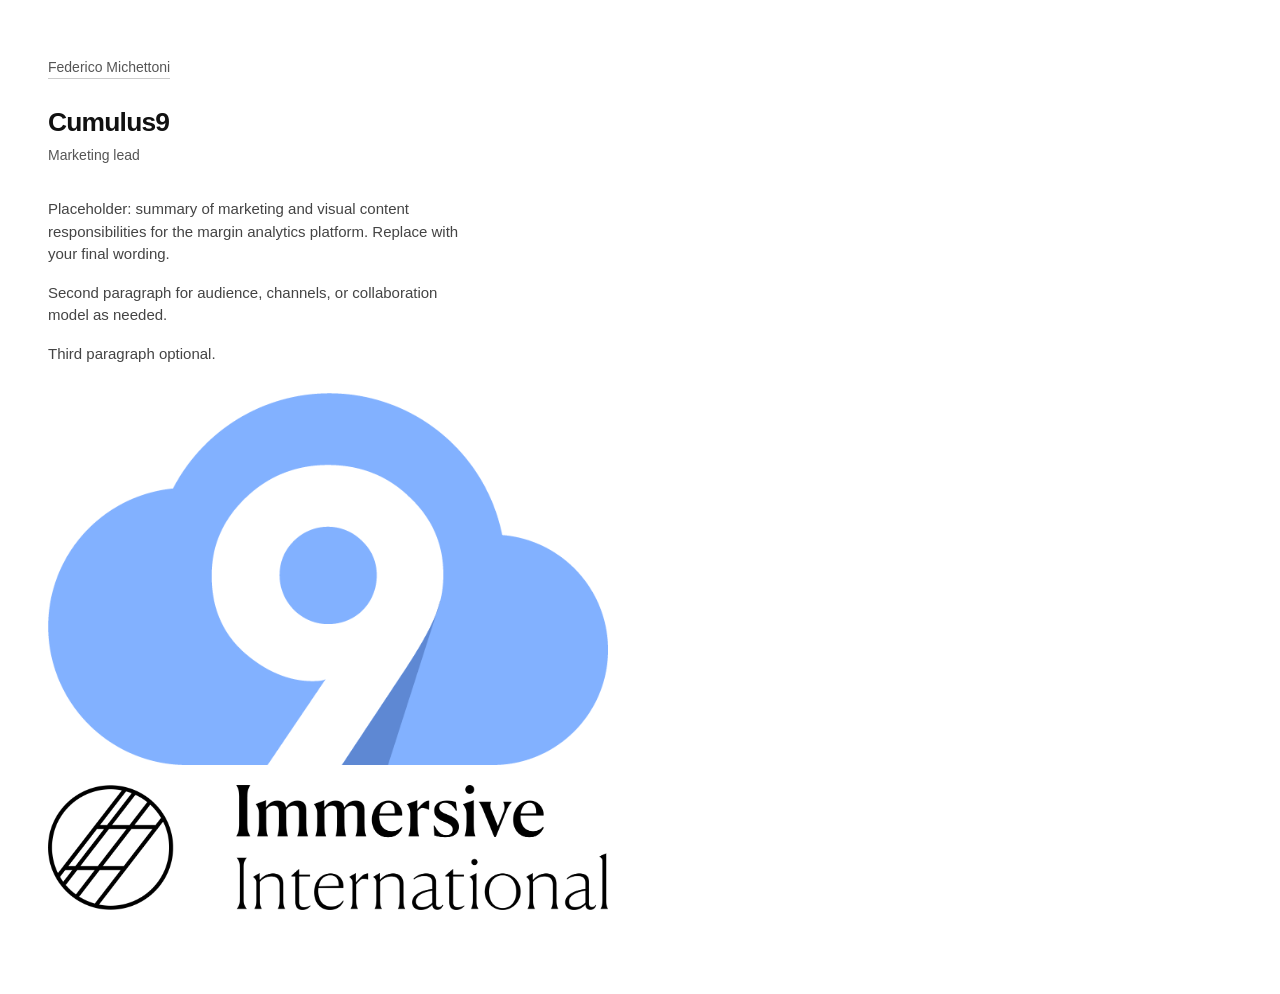
==== cumulus9/index.html @ 1c39628d "Editorial split homepage: hover preview, /osaka/ and /cumulus9/ routes - Left column identity + role" ====
<!DOCTYPE html>
<html lang="en">
<head>
  <meta charset="UTF-8" />
  <meta name="viewport" content="width=device-width, initial-scale=1" />
  <title>Cumulus9 — Federico Michettoni</title>
  <link rel="stylesheet" href="../css/page.css" />
</head>
<body>
  <a class="back" href="../">Federico Michettoni</a>

  <h1>Cumulus9</h1>
  <p class="lede">Marketing lead</p>

  <p>
    Placeholder: summary of marketing and visual content responsibilities for the margin
    analytics platform. Replace with your final wording.
  </p>
  <p>
    Second paragraph for audience, channels, or collaboration model as needed.
  </p>
  <p>
    Third paragraph optional.
  </p>

  <div class="figure-block">
    <img src="../images/CUMULUS9.png" alt="Cumulus9" />
    <img src="../images/IMMERSIVE.png" alt="Reference still" />
  </div>
</body>
</html>
---- css/page.css ----
:root {
  --text-body: #444;
  --text-primary: #111;
  --text-secondary: #555;
  --font-stack: -apple-system, BlinkMacSystemFont, "Segoe UI", Roboto, Helvetica, Arial, sans-serif;
}

*,
*::before,
*::after {
  box-sizing: border-box;
}

body {
  margin: 0;
  padding: clamp(28px, 5vw, 56px) clamp(20px, 4vw, 48px) 64px;
  max-width: 720px;
  font-family: var(--font-stack);
  font-size: 15px;
  line-height: 1.5;
  color: var(--text-body);
  -webkit-font-smoothing: antialiased;
}

.back {
  display: inline-block;
  margin-bottom: 28px;
  font-size: 14px;
  color: var(--text-secondary);
  text-decoration: none;
  border-bottom: 1px solid rgba(85, 85, 85, 0.3);
}

.back:hover {
  border-bottom-color: var(--text-secondary);
}

h1 {
  margin: 0 0 8px;
  font-size: clamp(1.35rem, 3vw, 1.65rem);
  font-weight: 600;
  letter-spacing: -0.03em;
  line-height: 1.15;
  color: var(--text-primary);
}

.lede {
  margin: 0 0 32px;
  font-size: 14px;
  color: var(--text-secondary);
}

p {
  margin: 0 0 16px;
  color: var(--text-body);
  max-width: 52ch;
}

p:last-of-type {
  margin-bottom: 28px;
}

.figure-block {
  margin: 28px 0 0;
}

.figure-block img {
  display: block;
  width: 100%;
  max-width: 560px;
  height: auto;
  margin-bottom: 20px;
}
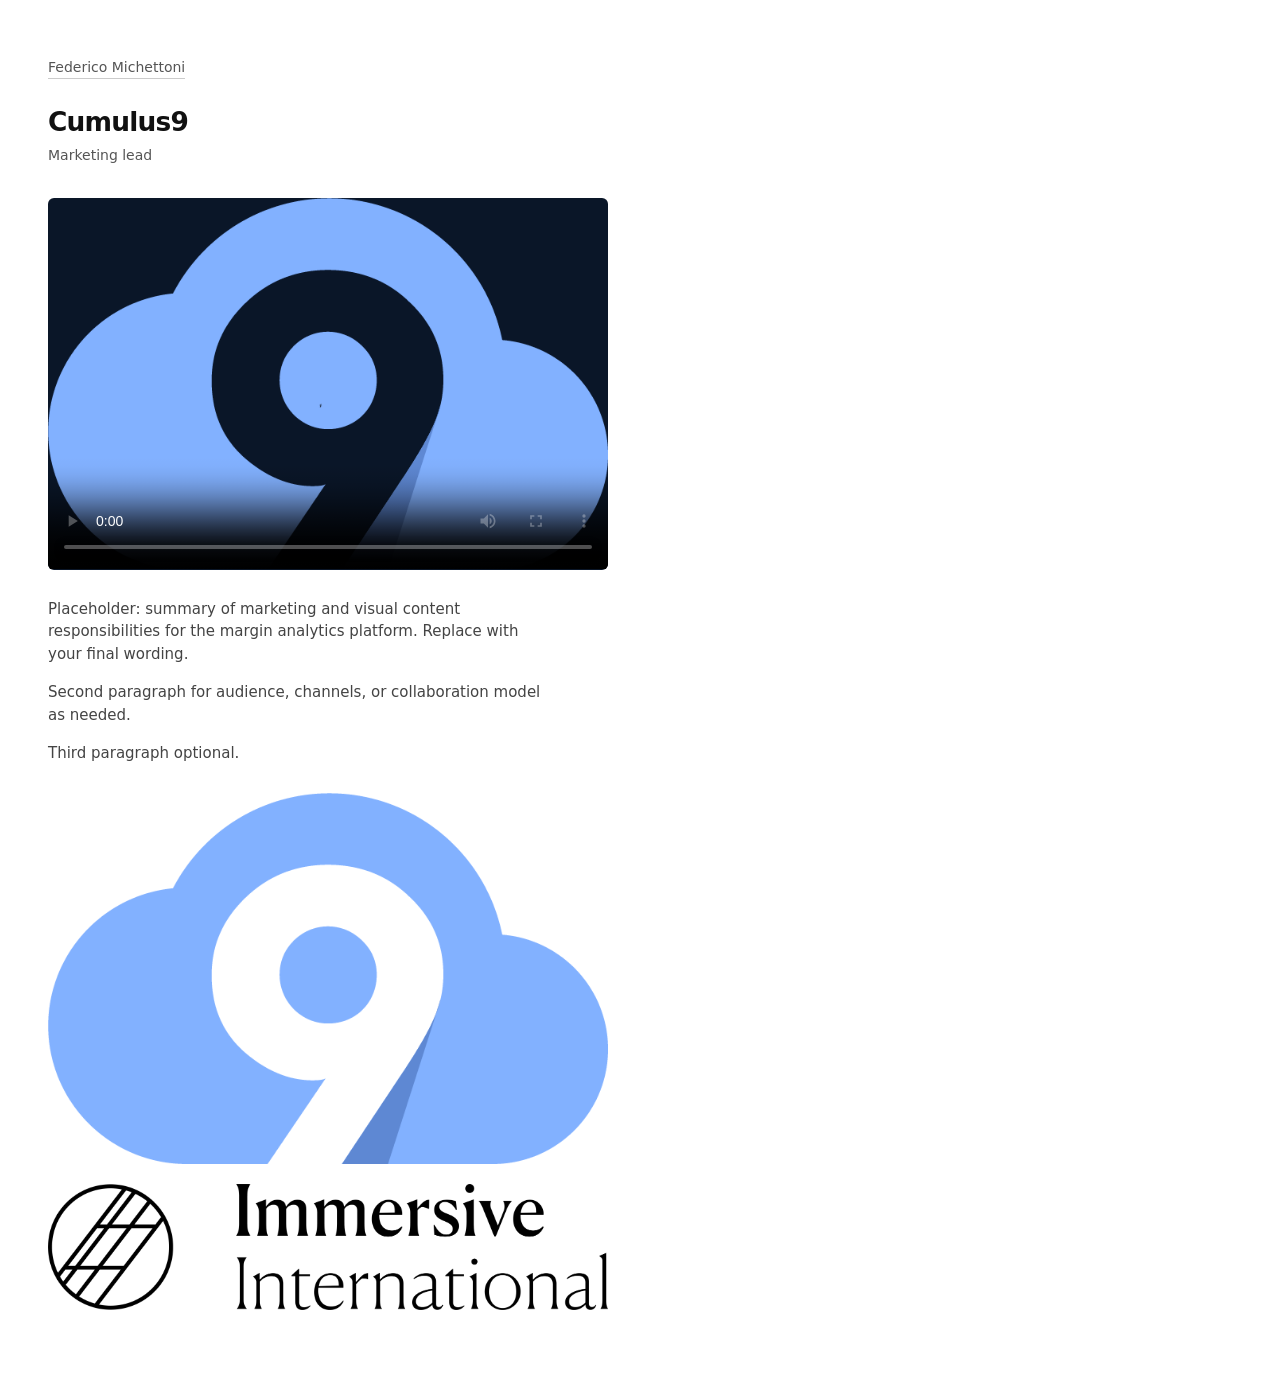
==== commit 2f15492e: "Home: no preview video on touch/narrow; Cumulus9 page embeds reel - showFromLink gated by (min-width" ====
--- a/cumulus9/index.html
+++ b/cumulus9/index.html
@@ -11,6 +11,18 @@
 
   <h1>Cumulus9</h1>
   <p class="lede">Marketing lead</p>
+
+  <div class="project-video-wrap">
+    <video
+      class="project-video"
+      controls
+      playsinline
+      preload="metadata"
+      poster="../images/CUMULUS9.png"
+    >
+      <source src="../images/cumulus9%20video.mp4?v=2" type="video/mp4" />
+    </video>
+  </div>
 
   <p>
     Placeholder: summary of marketing and visual content responsibilities for the margin
--- a/css/page.css
+++ b/css/page.css
@@ -2,7 +2,7 @@
   --text-body: #444;
   --text-primary: #111;
   --text-secondary: #555;
-  --font-stack: -apple-system, BlinkMacSystemFont, "Segoe UI", Roboto, Helvetica, Arial, sans-serif;
+  --font-stack: -apple-system, system-ui, BlinkMacSystemFont, "Segoe UI", Roboto, Helvetica, Arial, sans-serif;
 }
 
 *,
@@ -50,6 +50,20 @@
   color: var(--text-secondary);
 }
 
+.project-video-wrap {
+  margin: 0 0 28px;
+  max-width: 100%;
+}
+
+.project-video {
+  display: block;
+  width: 100%;
+  max-width: 560px;
+  height: auto;
+  border-radius: 6px;
+  background: #0a1628;
+}
+
 p {
   margin: 0 0 16px;
   color: var(--text-body);
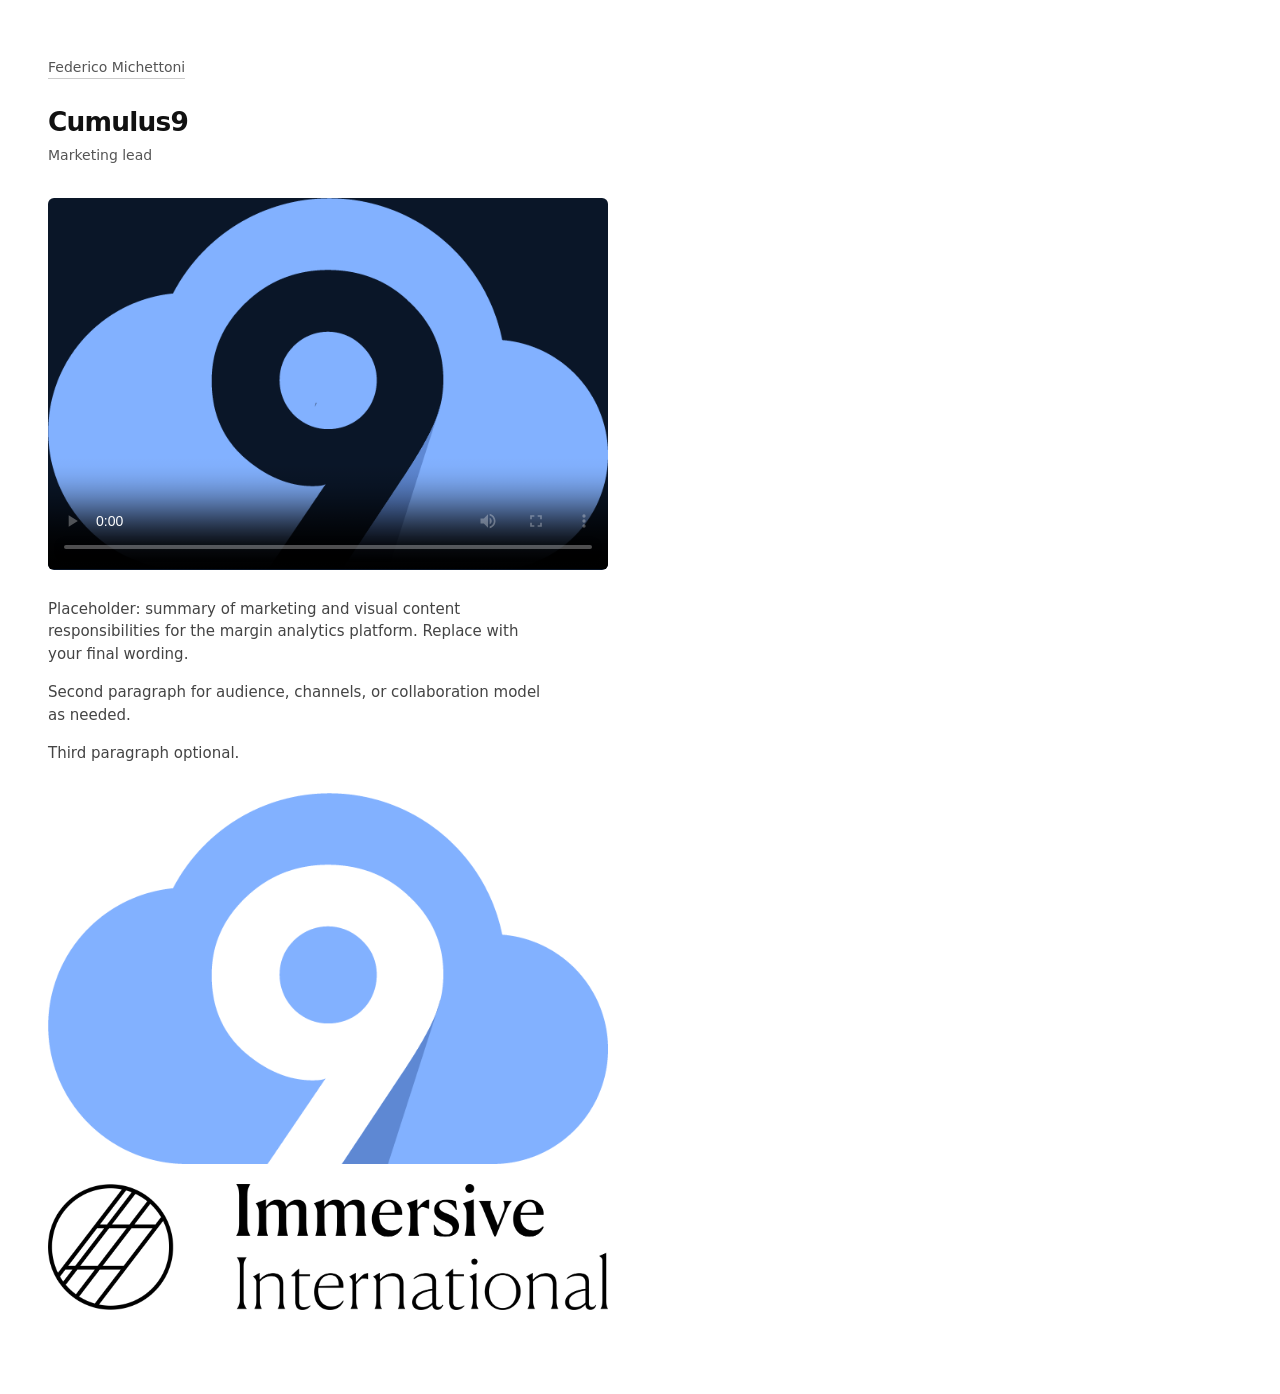
==== commit 38f41af4: "Cumulus9 page video: rename file (no spaces), src on video, min-height - images/cumulus9 video.mp4 →" ====
--- a/cumulus9/index.html
+++ b/cumulus9/index.html
@@ -19,8 +19,9 @@
       playsinline
       preload="metadata"
       poster="../images/CUMULUS9.png"
+      src="../images/cumulus9-video.mp4?v=4"
     >
-      <source src="../images/cumulus9%20video.mp4?v=2" type="video/mp4" />
+      <a href="../images/cumulus9-video.mp4">Download video</a>
     </video>
   </div>
 
--- a/css/page.css
+++ b/css/page.css
@@ -59,7 +59,10 @@
   display: block;
   width: 100%;
   max-width: 560px;
+  /* Reserve space so the player isn’t 0px tall before metadata loads (mobile Safari). */
+  min-height: 200px;
   height: auto;
+  object-fit: contain;
   border-radius: 6px;
   background: #0a1628;
 }
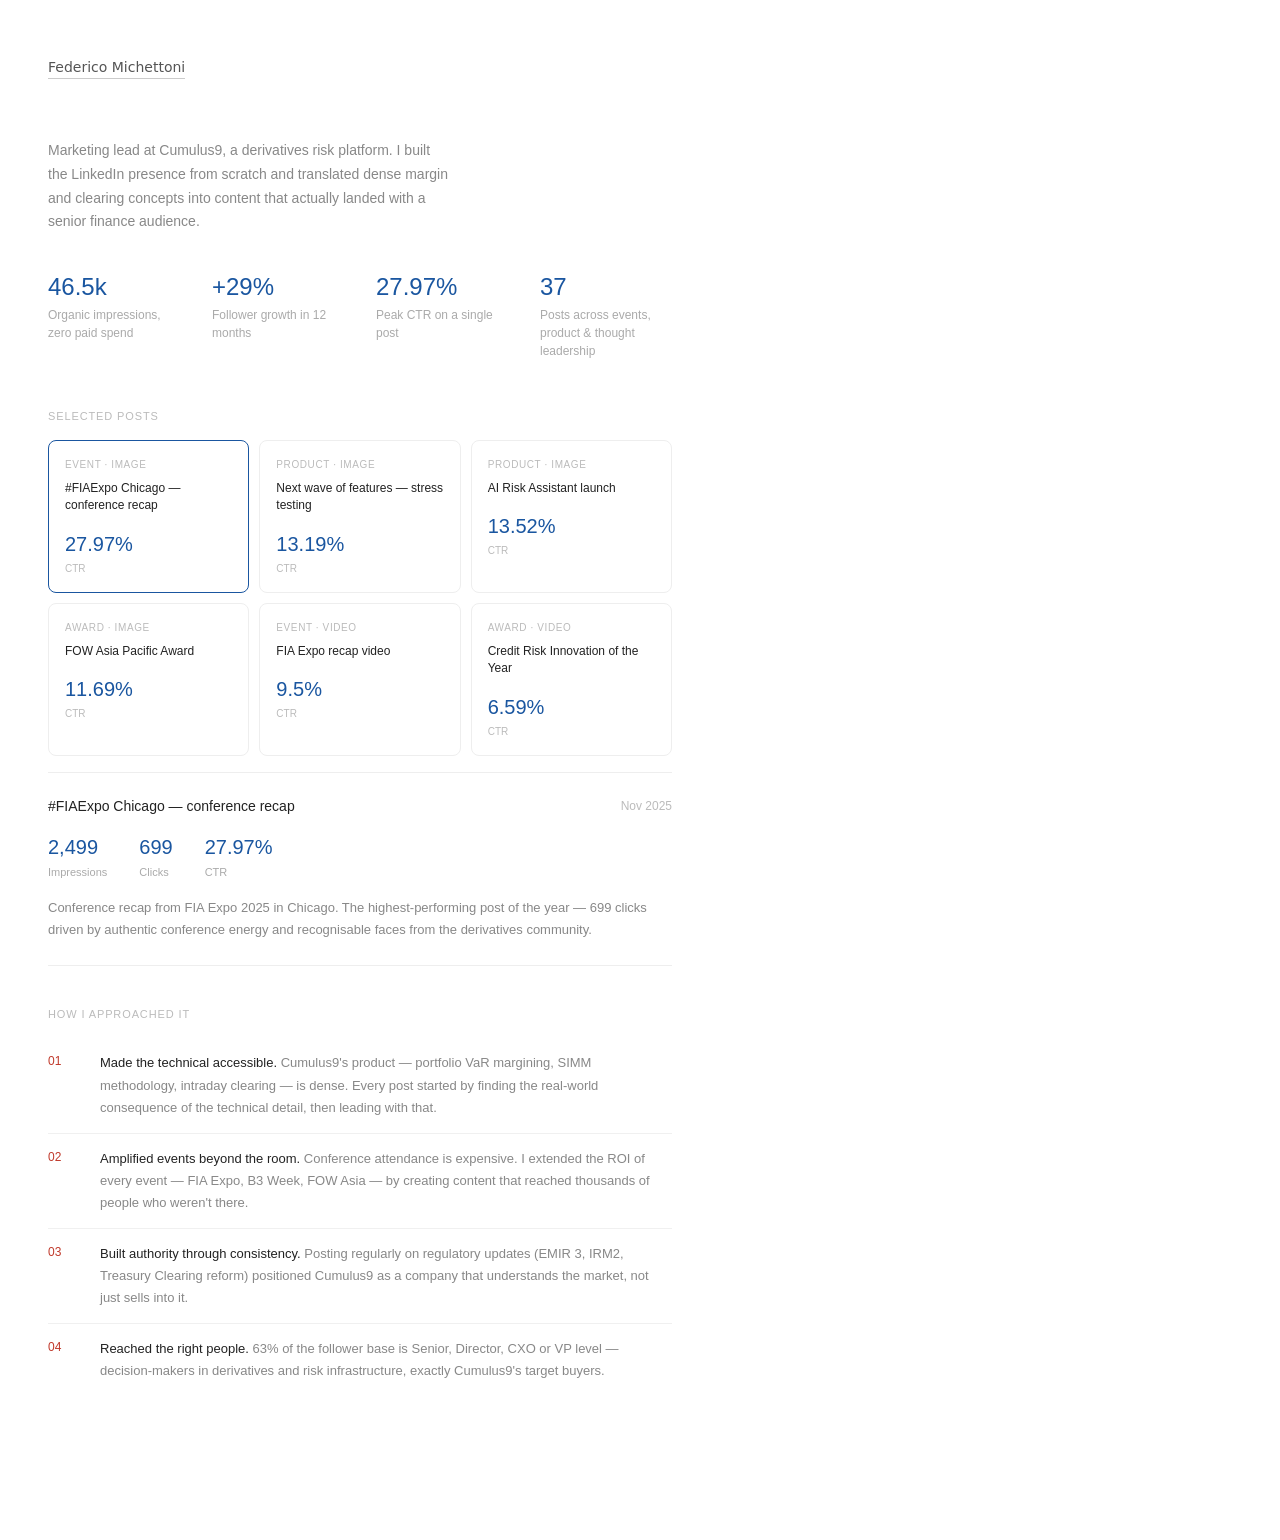
==== commit eb8ee3ea: "Cumulus9 page: interactive LinkedIn case study (stats, post grid, approach) - Extract CSS/JS; tile c" ====
--- a/cumulus9/index.html
+++ b/cumulus9/index.html
@@ -3,42 +3,82 @@
 <head>
   <meta charset="UTF-8" />
   <meta name="viewport" content="width=device-width, initial-scale=1" />
+  <meta name="description" content="Marketing lead at Cumulus9 — LinkedIn growth, content, and derivatives risk." />
   <title>Cumulus9 — Federico Michettoni</title>
   <link rel="stylesheet" href="../css/page.css" />
+  <link rel="stylesheet" href="../css/cumulus9.css" />
 </head>
 <body>
   <a class="back" href="../">Federico Michettoni</a>
 
-  <h1>Cumulus9</h1>
-  <p class="lede">Marketing lead</p>
+  <div class="c9-page-content">
+    <div class="section">
+      <p class="intro">
+        Marketing lead at Cumulus9, a derivatives risk platform. I built the LinkedIn presence from scratch and
+        translated dense margin and clearing concepts into content that actually landed with a senior finance
+        audience.
+      </p>
 
-  <div class="project-video-wrap">
-    <video
-      class="project-video"
-      controls
-      playsinline
-      preload="metadata"
-      poster="../images/CUMULUS9.png"
-      src="../images/cumulus9-video.mp4?v=4"
-    >
-      <a href="../images/cumulus9-video.mp4">Download video</a>
-    </video>
+      <div class="stats-row">
+        <div>
+          <div class="stat-num">46.5k</div>
+          <div class="stat-label">Organic impressions, zero paid spend</div>
+        </div>
+        <div>
+          <div class="stat-num">+29%</div>
+          <div class="stat-label">Follower growth in 12 months</div>
+        </div>
+        <div>
+          <div class="stat-num">27.97%</div>
+          <div class="stat-label">Peak CTR on a single post</div>
+        </div>
+        <div>
+          <div class="stat-num">37</div>
+          <div class="stat-label">Posts across events, product &amp; thought leadership</div>
+        </div>
+      </div>
+
+      <div class="grid-label">Selected posts</div>
+      <div class="post-grid" id="c9-grid"></div>
+      <div class="detail" id="c9-detail"></div>
+
+      <div class="grid-label">How I approached it</div>
+      <div class="approach">
+        <div class="approach-item">
+          <span class="approach-num">01</span>
+          <span class="approach-text">
+            <strong>Made the technical accessible.</strong> Cumulus9's product — portfolio VaR margining, SIMM
+            methodology, intraday clearing — is dense. Every post started by finding the real-world consequence of
+            the technical detail, then leading with that.
+          </span>
+        </div>
+        <div class="approach-item">
+          <span class="approach-num">02</span>
+          <span class="approach-text">
+            <strong>Amplified events beyond the room.</strong> Conference attendance is expensive. I extended the
+            ROI of every event — FIA Expo, B3 Week, FOW Asia — by creating content that reached thousands of people
+            who weren't there.
+          </span>
+        </div>
+        <div class="approach-item">
+          <span class="approach-num">03</span>
+          <span class="approach-text">
+            <strong>Built authority through consistency.</strong> Posting regularly on regulatory updates (EMIR 3,
+            IRM2, Treasury Clearing reform) positioned Cumulus9 as a company that understands the market, not just
+            sells into it.
+          </span>
+        </div>
+        <div class="approach-item">
+          <span class="approach-num">04</span>
+          <span class="approach-text">
+            <strong>Reached the right people.</strong> 63% of the follower base is Senior, Director, CXO or VP
+            level — decision-makers in derivatives and risk infrastructure, exactly Cumulus9's target buyers.
+          </span>
+        </div>
+      </div>
+    </div>
   </div>
 
-  <p>
-    Placeholder: summary of marketing and visual content responsibilities for the margin
-    analytics platform. Replace with your final wording.
-  </p>
-  <p>
-    Second paragraph for audience, channels, or collaboration model as needed.
-  </p>
-  <p>
-    Third paragraph optional.
-  </p>
-
-  <div class="figure-block">
-    <img src="../images/CUMULUS9.png" alt="Cumulus9" />
-    <img src="../images/IMMERSIVE.png" alt="Reference still" />
-  </div>
+  <script src="../js/cumulus9.js" defer></script>
 </body>
 </html>
--- a/css/page.css
+++ b/css/page.css
@@ -50,6 +50,33 @@
   color: var(--text-secondary);
 }
 
+.content-section {
+  margin-bottom: 28px;
+}
+
+.content-section h2 {
+  margin: 0 0 12px;
+  font-size: 1.05rem;
+  font-weight: 600;
+  letter-spacing: -0.02em;
+  color: var(--text-primary);
+}
+
+.service-list {
+  margin: 0 0 16px;
+  padding-left: 1.2em;
+  max-width: 52ch;
+  color: var(--text-body);
+}
+
+.service-list li {
+  margin-bottom: 8px;
+}
+
+.service-list li:last-child {
+  margin-bottom: 0;
+}
+
 .project-video-wrap {
   margin: 0 0 28px;
   max-width: 100%;
--- a/css/cumulus9.css
+++ b/css/cumulus9.css
@@ -0,0 +1,201 @@
+.c9-page-content,
+.c9-page-content * {
+  box-sizing: border-box;
+}
+
+.c9-page-content {
+  background: #fff;
+  font-family: -apple-system, BlinkMacSystemFont, "San Francisco", "Helvetica Neue", Helvetica, Arial, sans-serif;
+}
+
+.c9-page-content .section {
+  max-width: 720px;
+  margin: 0 auto;
+  padding: 2rem 0 3rem;
+}
+
+.c9-page-content .intro {
+  font-size: 14px;
+  color: #888;
+  line-height: 1.7;
+  margin-bottom: 2.5rem;
+}
+
+.c9-page-content .stats-row {
+  display: grid;
+  grid-template-columns: repeat(4, 1fr);
+  gap: 2rem;
+  margin-bottom: 3rem;
+}
+
+.c9-page-content .stat-num {
+  font-size: 24px;
+  font-weight: 500;
+  color: #1a56a0;
+  line-height: 1.1;
+}
+
+.c9-page-content .stat-label {
+  font-size: 12px;
+  color: #aaa;
+  margin-top: 5px;
+  line-height: 1.5;
+}
+
+.c9-page-content .grid-label {
+  font-size: 11px;
+  color: #bbb;
+  letter-spacing: 0.08em;
+  text-transform: uppercase;
+  margin-bottom: 1rem;
+}
+
+.c9-page-content .post-grid {
+  display: grid;
+  grid-template-columns: repeat(3, 1fr);
+  gap: 10px;
+  margin-bottom: 1rem;
+}
+
+.c9-page-content .post-tile {
+  background: #fff;
+  border-radius: 8px;
+  padding: 16px;
+  cursor: pointer;
+  border: 1px solid #eee;
+  transition: border-color 0.15s;
+}
+
+.c9-page-content .post-tile:hover {
+  border-color: #ccc;
+}
+
+.c9-page-content .post-tile.active {
+  border-color: #1a56a0;
+}
+
+.c9-page-content .tile-type {
+  font-size: 10px;
+  letter-spacing: 0.06em;
+  text-transform: uppercase;
+  color: #bbb;
+  margin-bottom: 8px;
+}
+
+.c9-page-content .tile-title {
+  font-size: 12px;
+  color: #222;
+  line-height: 1.45;
+  font-weight: 500;
+}
+
+.c9-page-content .tile-ctr {
+  font-size: 20px;
+  font-weight: 500;
+  color: #1a56a0;
+  margin-top: 14px;
+}
+
+.c9-page-content .tile-ctr-label {
+  font-size: 10px;
+  color: #bbb;
+  margin-top: 2px;
+}
+
+.c9-page-content .detail {
+  padding: 1.5rem 0;
+  margin-bottom: 2.5rem;
+  border-top: 1px solid #eee;
+  border-bottom: 1px solid #eee;
+  min-height: 120px;
+}
+
+.c9-page-content .detail-header {
+  display: flex;
+  align-items: flex-start;
+  justify-content: space-between;
+  gap: 12px;
+  margin-bottom: 1rem;
+}
+
+.c9-page-content .detail-title {
+  font-size: 14px;
+  font-weight: 500;
+  color: #222;
+  line-height: 1.4;
+}
+
+.c9-page-content .detail-date {
+  font-size: 12px;
+  color: #bbb;
+  white-space: nowrap;
+}
+
+.c9-page-content .detail-metrics {
+  display: flex;
+  gap: 2rem;
+  margin-bottom: 1rem;
+  flex-wrap: wrap;
+}
+
+.c9-page-content .dm-val {
+  font-size: 20px;
+  font-weight: 500;
+  color: #1a56a0;
+}
+
+.c9-page-content .dm-label {
+  font-size: 11px;
+  color: #aaa;
+  margin-top: 2px;
+}
+
+.c9-page-content .detail-about {
+  font-size: 13px;
+  color: #888;
+  line-height: 1.7;
+}
+
+.c9-page-content .approach {
+  margin-bottom: 2rem;
+}
+
+.c9-page-content .approach-item {
+  display: flex;
+  gap: 2rem;
+  padding: 14px 0;
+  border-bottom: 1px solid #f0f0f0;
+}
+
+.c9-page-content .approach-item:last-child {
+  border-bottom: none;
+}
+
+.c9-page-content .approach-num {
+  font-size: 12px;
+  color: #c0392b;
+  min-width: 20px;
+  font-weight: 500;
+}
+
+.c9-page-content .approach-text {
+  font-size: 13px;
+  color: #888;
+  line-height: 1.7;
+}
+
+.c9-page-content .approach-text strong {
+  color: #222;
+  font-weight: 500;
+}
+
+@media (max-width: 720px) {
+  .c9-page-content .stats-row {
+    grid-template-columns: repeat(2, 1fr);
+    gap: 1.25rem;
+  }
+
+  .c9-page-content .post-grid {
+    grid-template-columns: 1fr;
+  }
+}
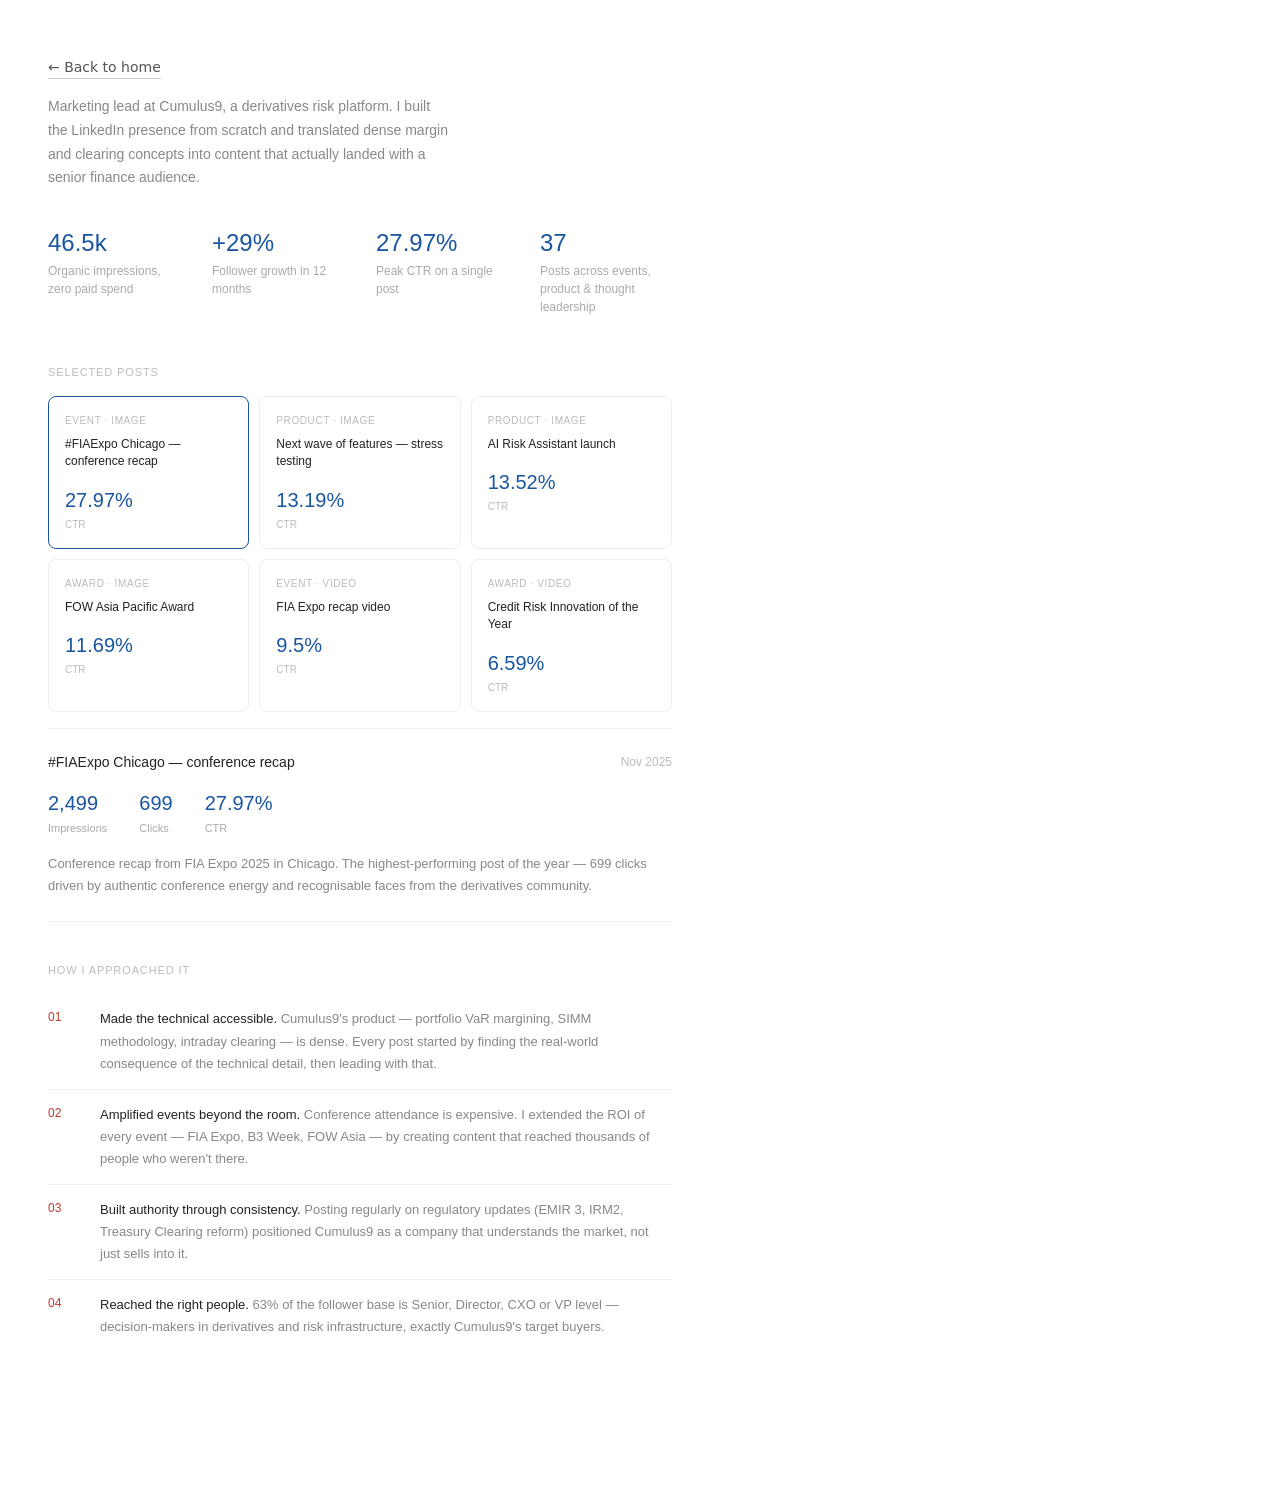
==== commit c4a67bdb: "C9 page: arrow back link + tighter top alignment Made-with: Cursor" ====
--- a/cumulus9/index.html
+++ b/cumulus9/index.html
@@ -9,7 +9,7 @@
   <link rel="stylesheet" href="../css/cumulus9.css" />
 </head>
 <body>
-  <a class="back" href="../">Federico Michettoni</a>
+  <a class="back" href="../" aria-label="Back to home">&larr; Back to home</a>
 
   <div class="c9-page-content">
     <div class="section">
--- a/css/cumulus9.css
+++ b/css/cumulus9.css
@@ -11,7 +11,13 @@
 .c9-page-content .section {
   max-width: 720px;
   margin: 0 auto;
-  padding: 2rem 0 3rem;
+  padding: 0 0 3rem;
+}
+
+
+/* Pull intro up so it aligns with the page rhythm. */
+.back {
+  margin-bottom: 16px;
 }
 
 .c9-page-content .intro {
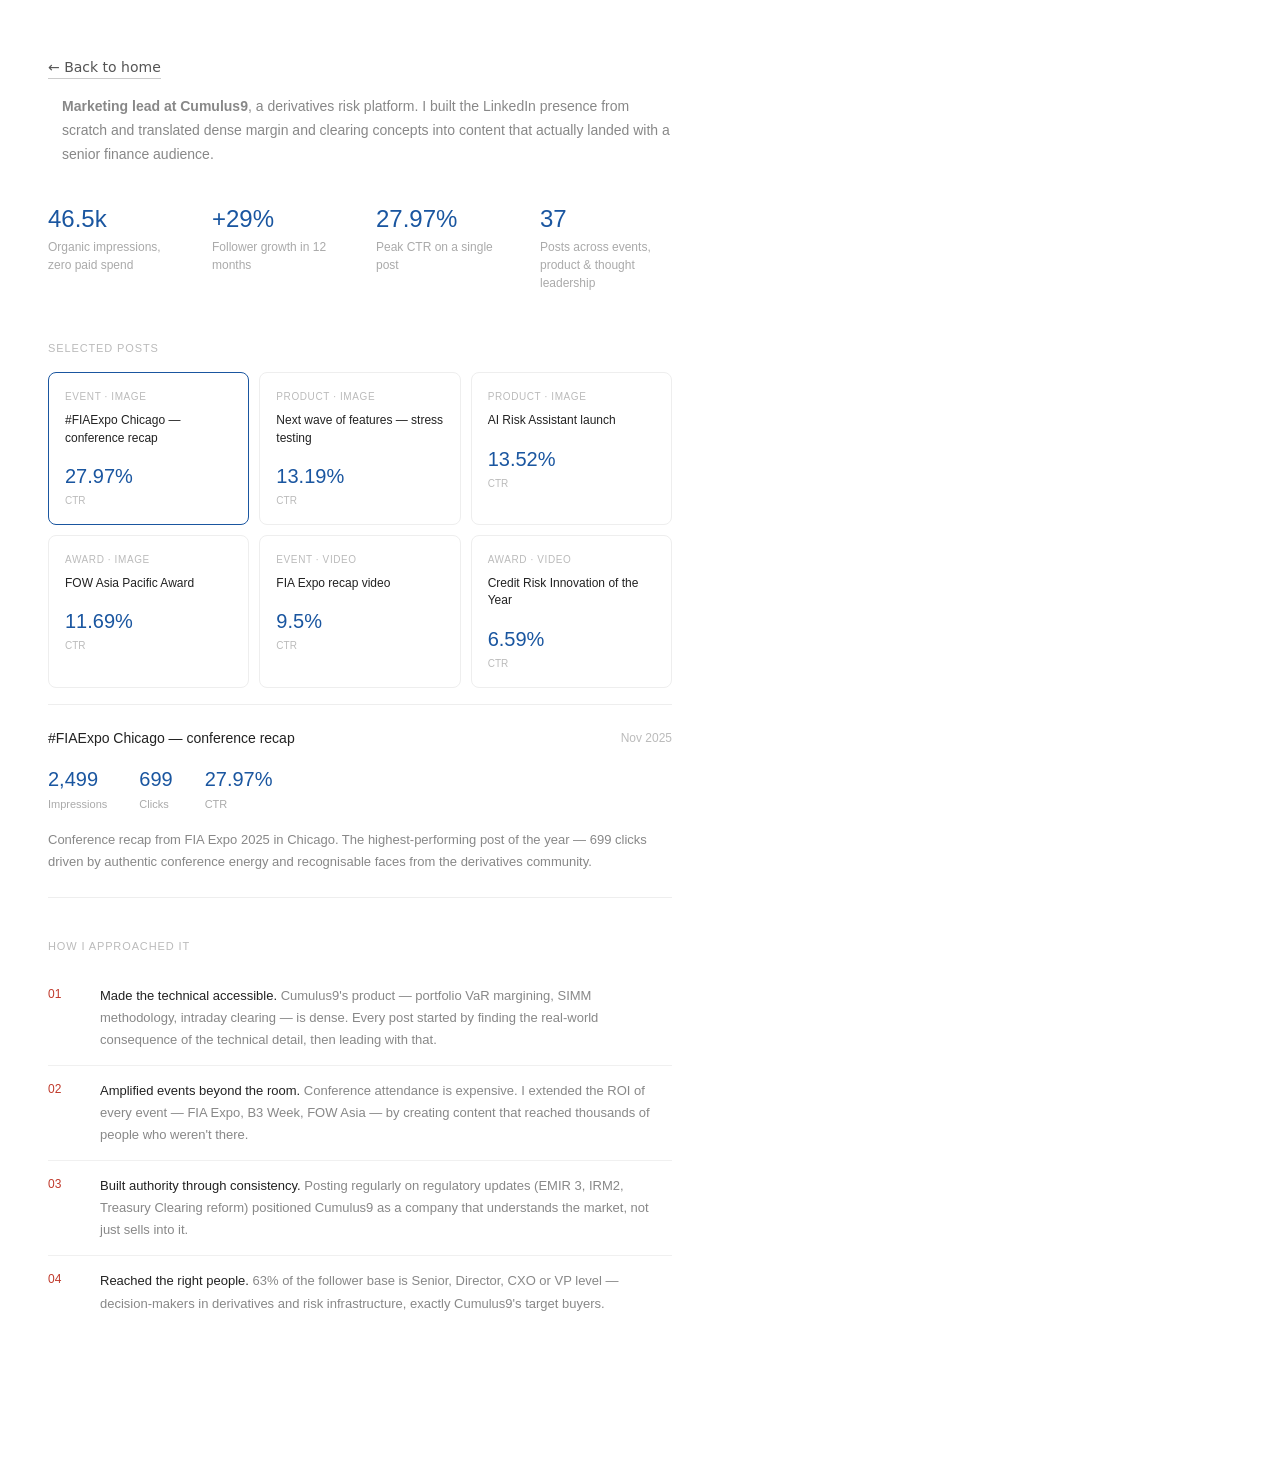
==== commit 7a3b5e02: "Cumulus9 intro: bold role phrase in opening sentence Made-with: Cursor" ====
--- a/cumulus9/index.html
+++ b/cumulus9/index.html
@@ -14,7 +14,7 @@
   <div class="c9-page-content">
     <div class="section">
       <p class="intro">
-        Marketing lead at Cumulus9, a derivatives risk platform. I built the LinkedIn presence from scratch and
+        <strong>Marketing lead at Cumulus9</strong>, a derivatives risk platform. I built the LinkedIn presence from scratch and
         translated dense margin and clearing concepts into content that actually landed with a senior finance
         audience.
       </p>
--- a/css/cumulus9.css
+++ b/css/cumulus9.css
@@ -9,13 +9,11 @@
 }
 
 .c9-page-content .section {
-  max-width: 720px;
+  max-width: 860px;
   margin: 0 auto;
   padding: 0 0 3rem;
 }
 
-
-/* Pull intro up so it aligns with the page rhythm. */
 .back {
   margin-bottom: 16px;
 }
@@ -24,6 +22,8 @@
   font-size: 14px;
   color: #888;
   line-height: 1.7;
+  max-width: 780px;
+  padding-left: 14px;
   margin-bottom: 2.5rem;
 }
 
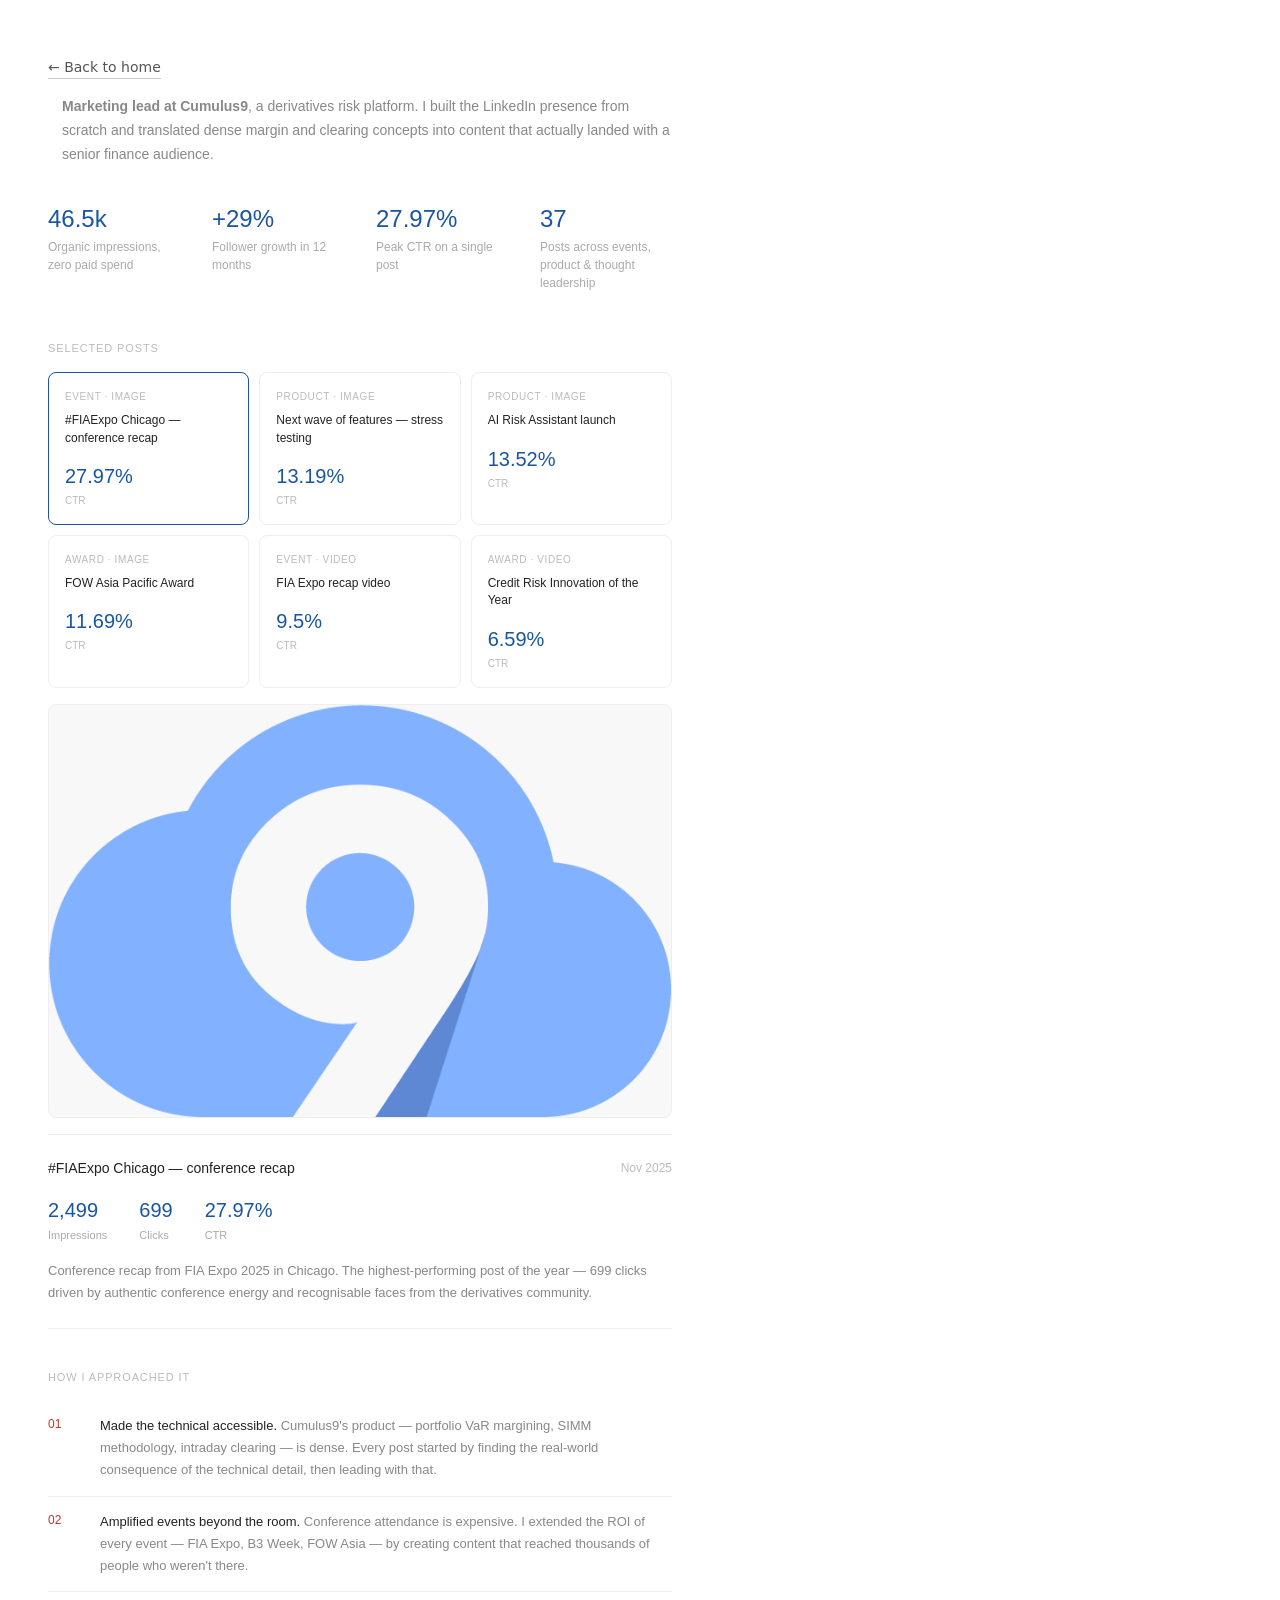
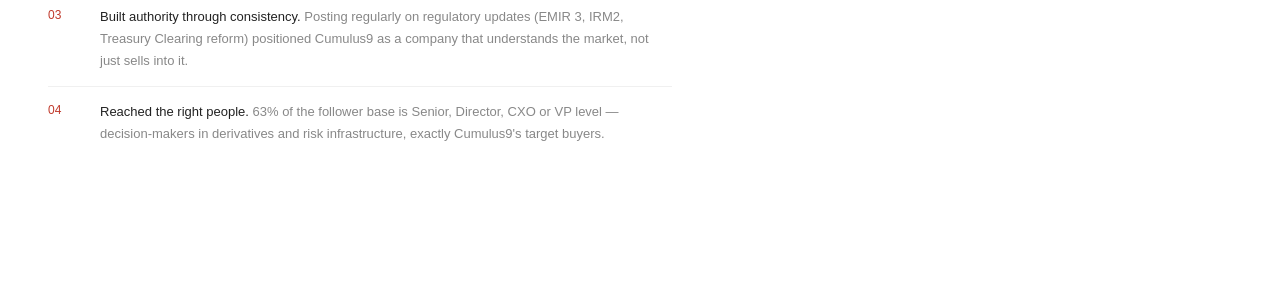
==== commit ade73fc2: "Cumulus9 cards: hover media preview (image/video) with per-post asset fields Made-with: Cursor" ====
--- a/cumulus9/index.html
+++ b/cumulus9/index.html
@@ -40,6 +40,7 @@
 
       <div class="grid-label">Selected posts</div>
       <div class="post-grid" id="c9-grid"></div>
+      <div class="media-preview" id="c9-media" aria-live="polite"></div>
       <div class="detail" id="c9-detail"></div>
 
       <div class="grid-label">How I approached it</div>
--- a/css/cumulus9.css
+++ b/css/cumulus9.css
@@ -63,6 +63,26 @@
   margin-bottom: 1rem;
 }
 
+.c9-page-content .media-preview {
+  position: relative;
+  width: 100%;
+  min-height: 280px;
+  margin-bottom: 1rem;
+  border: 1px solid #eee;
+  border-radius: 8px;
+  overflow: hidden;
+  background: #f8f8f8;
+}
+
+.c9-page-content .media-preview img,
+.c9-page-content .media-preview video {
+  width: 100%;
+  height: 100%;
+  min-height: 280px;
+  object-fit: cover;
+  display: block;
+}
+
 .c9-page-content .post-tile {
   background: #fff;
   border-radius: 8px;
@@ -204,4 +224,10 @@
   .c9-page-content .post-grid {
     grid-template-columns: 1fr;
   }
-}
+
+  .c9-page-content .media-preview,
+  .c9-page-content .media-preview img,
+  .c9-page-content .media-preview video {
+    min-height: 220px;
+  }
+}
